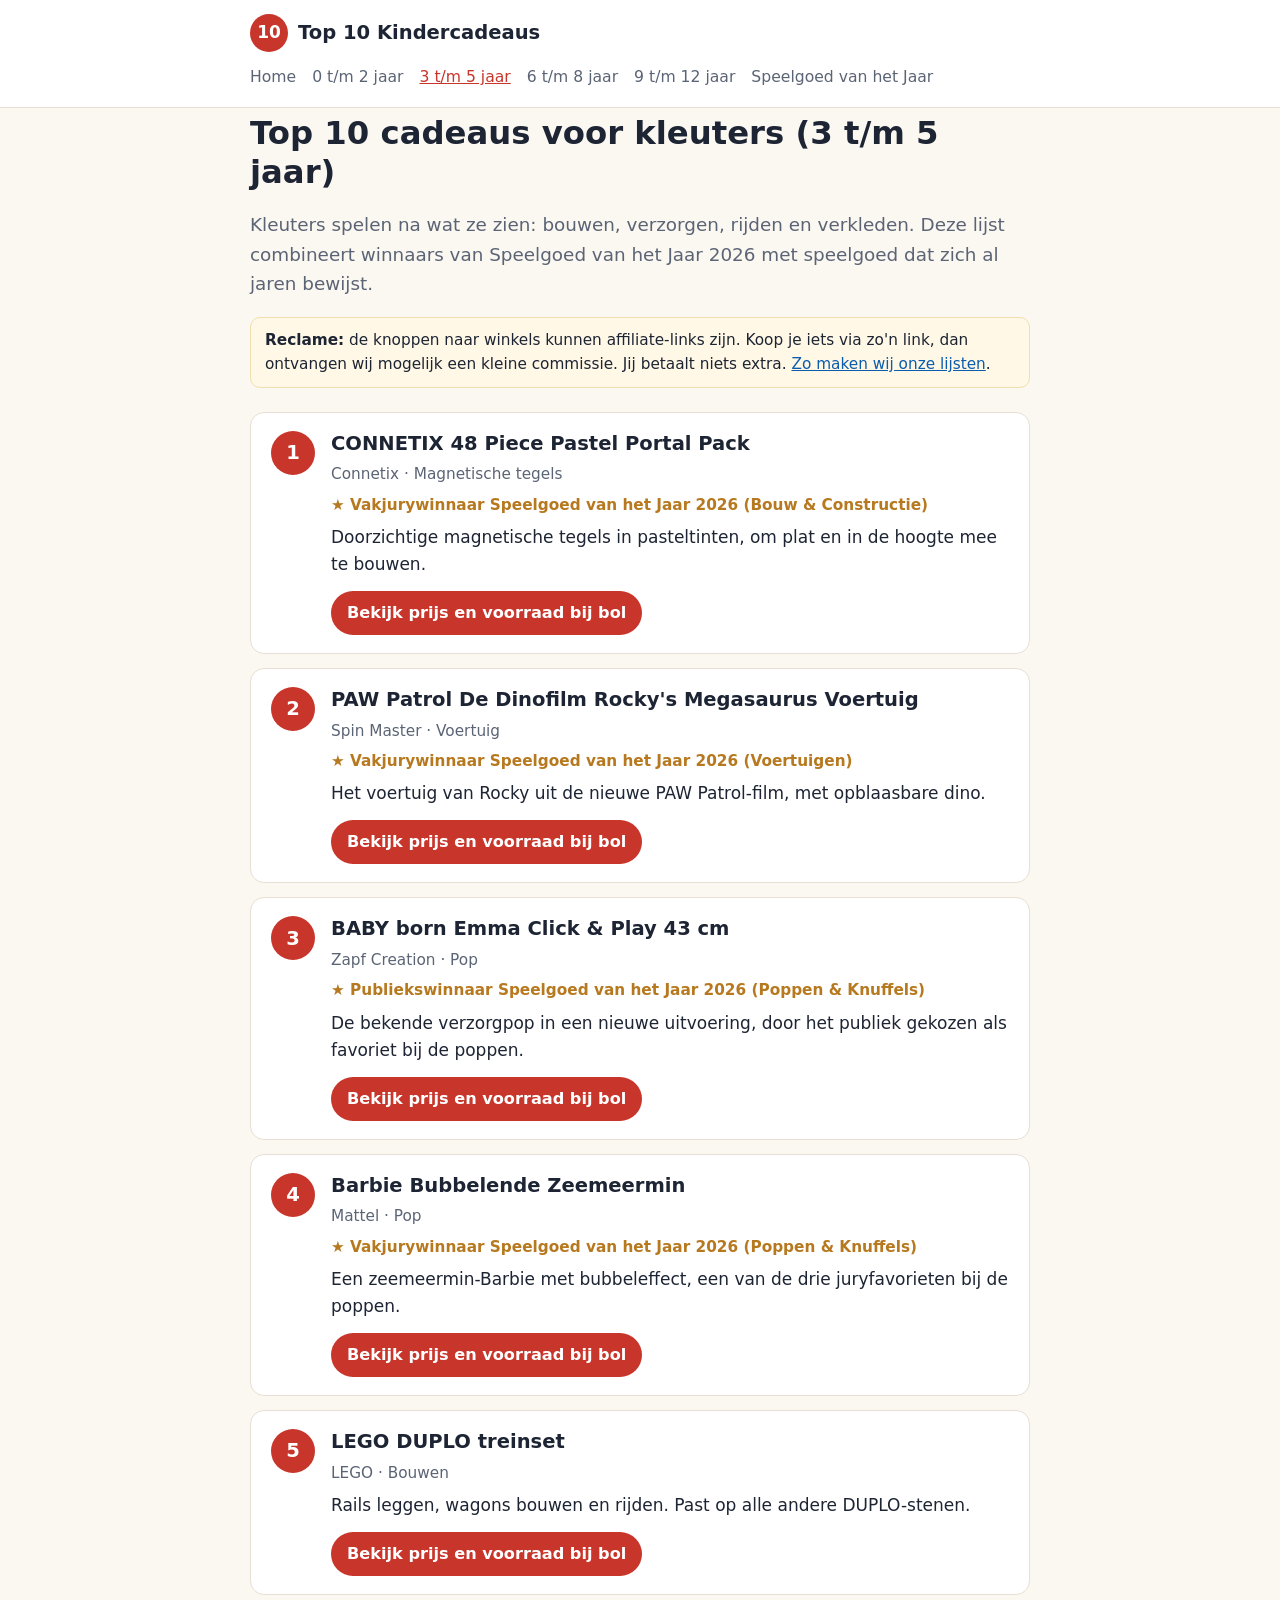
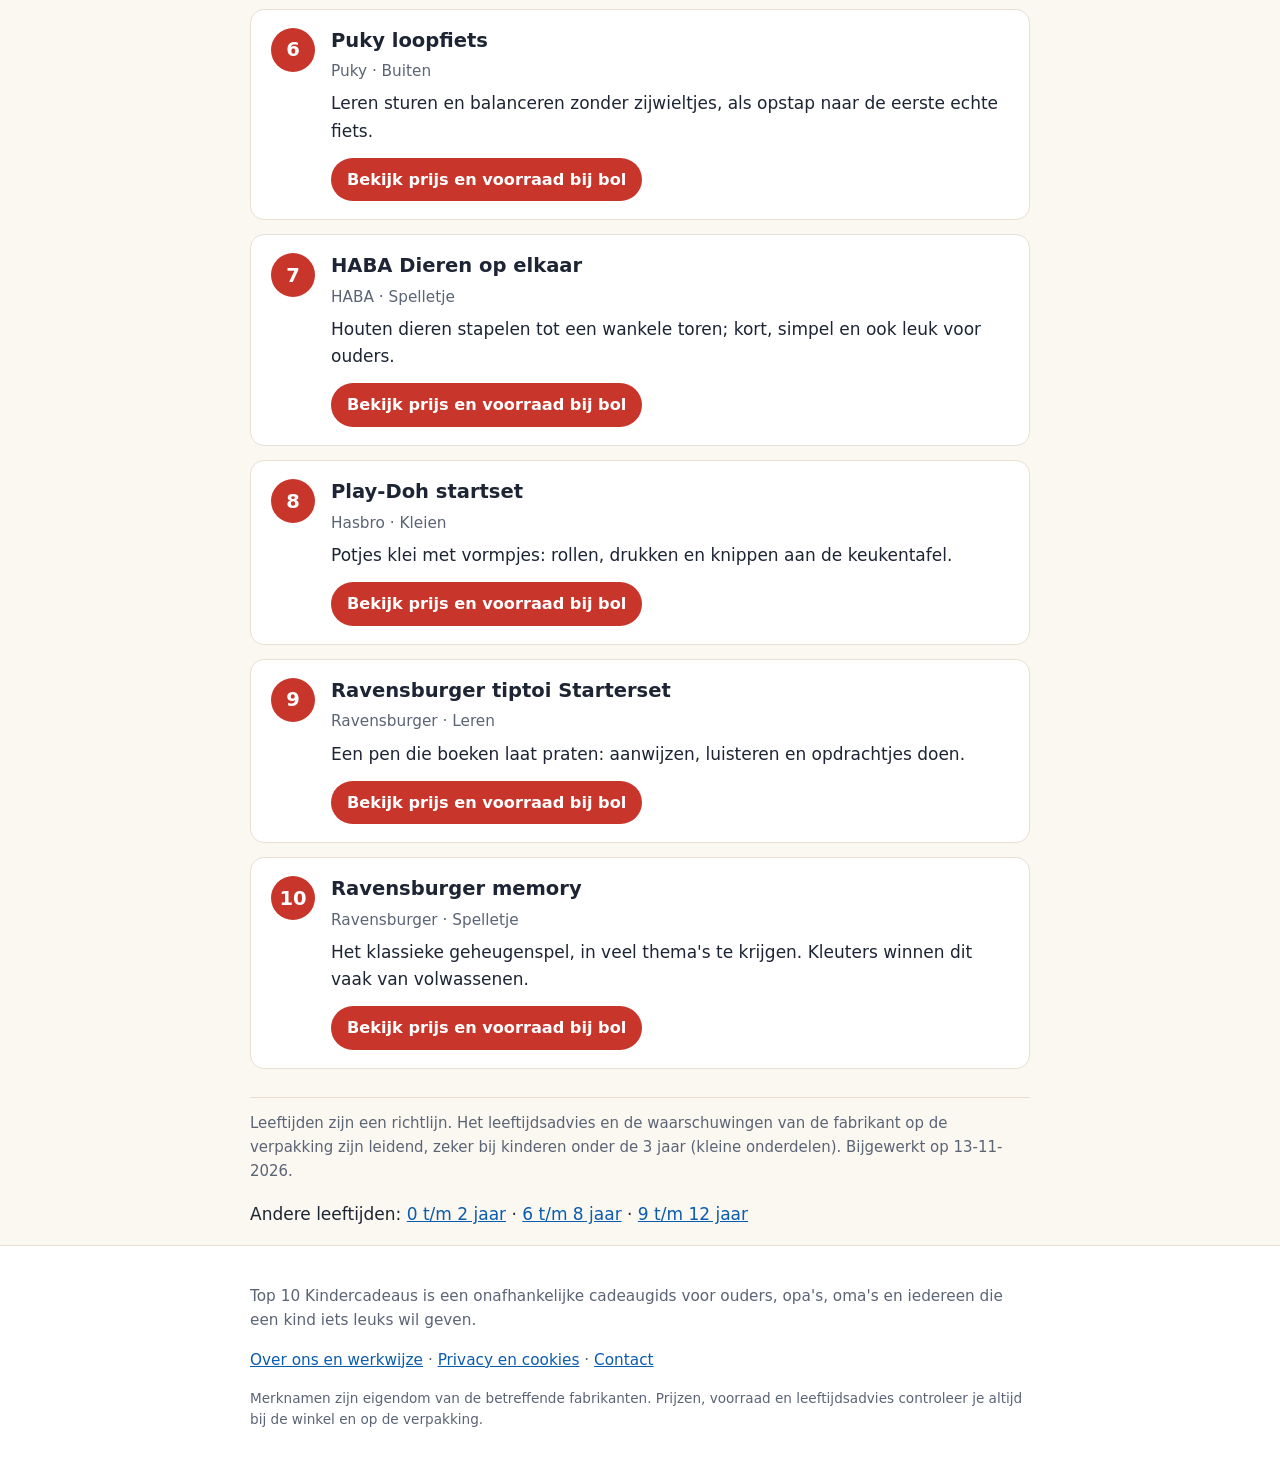
==== docs/3-5-jaar/index.html @ eea0cfdf "Eerste versie top10kindercadeaus.nl Statische site met vier top 10-lijsten per leeftijd, overzicht S" ====
<!DOCTYPE html>
<html lang="nl">
<head>
<meta charset="utf-8">
<meta name="viewport" content="width=device-width, initial-scale=1">
<title>Top 10 cadeaus voor kleuters (3 t/m 5 jaar) | 2026</title>
<meta name="description" content="De 10 leukste cadeaus voor kinderen van 3 t/m 5 jaar in 2026, met winnaars van Speelgoed van het Jaar en bewezen klassiekers.">
<meta name="robots" content="noindex">
<link rel="canonical" href="https://top10kindercadeaus.nl/3-5-jaar/">
<meta property="og:title" content="Top 10 cadeaus voor kleuters (3 t/m 5 jaar) | 2026">
<meta property="og:description" content="De 10 leukste cadeaus voor kinderen van 3 t/m 5 jaar in 2026, met winnaars van Speelgoed van het Jaar en bewezen klassiekers.">
<meta property="og:type" content="website">
<meta property="og:url" content="https://top10kindercadeaus.nl/3-5-jaar/">
<link rel="stylesheet" href="/style.css">
<script type="application/ld+json">{"@context": "https://schema.org", "@type": "ItemList", "name": "Top 10 cadeaus voor kleuters (3 t/m 5 jaar)", "itemListElement": [{"@type": "ListItem", "position": 1, "name": "CONNETIX 48 Piece Pastel Portal Pack"}, {"@type": "ListItem", "position": 2, "name": "PAW Patrol De Dinofilm Rocky's Megasaurus Voertuig"}, {"@type": "ListItem", "position": 3, "name": "BABY born Emma Click & Play 43 cm"}, {"@type": "ListItem", "position": 4, "name": "Barbie Bubbelende Zeemeermin"}, {"@type": "ListItem", "position": 5, "name": "LEGO DUPLO treinset"}, {"@type": "ListItem", "position": 6, "name": "Puky loopfiets"}, {"@type": "ListItem", "position": 7, "name": "HABA Dieren op elkaar"}, {"@type": "ListItem", "position": 8, "name": "Play-Doh startset"}, {"@type": "ListItem", "position": 9, "name": "Ravensburger tiptoi Starterset"}, {"@type": "ListItem", "position": 10, "name": "Ravensburger memory"}]}</script>
</head>
<body>
<header class="site"><div class="wrap">
<a class="brand" href="/"><span class="ten">10</span> Top 10 Kindercadeaus</a>
<nav aria-label="Hoofdmenu"><a href="/">Home</a><a href="/0-2-jaar/">0 t/m 2 jaar</a><a href="/3-5-jaar/" aria-current=page>3 t/m 5 jaar</a><a href="/6-8-jaar/">6 t/m 8 jaar</a><a href="/9-12-jaar/">9 t/m 12 jaar</a><a href="/speelgoed-van-het-jaar-2026/">Speelgoed van het Jaar</a></nav>
</div></header>
<main class="wrap">
<h1>Top 10 cadeaus voor kleuters (3 t/m 5 jaar)</h1>
<p class="lead">Kleuters spelen na wat ze zien: bouwen, verzorgen, rijden en verkleden. Deze lijst combineert winnaars van Speelgoed van het Jaar 2026 met speelgoed dat zich al jaren bewijst.</p>
<p class="disclosure"><strong>Reclame:</strong> de knoppen naar winkels kunnen affiliate-links zijn. Koop je iets via zo'n link, dan ontvangen wij mogelijk een kleine commissie. Jij betaalt niets extra. <a href="/over-ons/">Zo maken wij onze lijsten</a>.</p>
<ol class="list"><li class="item"><span class="rank">1</span><div>
<h2>CONNETIX 48 Piece Pastel Portal Pack</h2>
<p class="meta">Connetix · Magnetische tegels</p><p class="award">★ Vakjurywinnaar Speelgoed van het Jaar 2026 (Bouw &amp; Constructie)</p>
<p>Doorzichtige magnetische tegels in pasteltinten, om plat en in de hoogte mee te bouwen.</p>
<a class="btn" href="https://www.bol.com/nl/nl/s/?searchtext=CONNETIX+48+Piece+Pastel+Portal+Pack" rel="nofollow noopener" target="_blank">Bekijk prijs en voorraad bij bol</a>
</div></li><li class="item"><span class="rank">2</span><div>
<h2>PAW Patrol De Dinofilm Rocky&#x27;s Megasaurus Voertuig</h2>
<p class="meta">Spin Master · Voertuig</p><p class="award">★ Vakjurywinnaar Speelgoed van het Jaar 2026 (Voertuigen)</p>
<p>Het voertuig van Rocky uit de nieuwe PAW Patrol-film, met opblaasbare dino.</p>
<a class="btn" href="https://www.bol.com/nl/nl/s/?searchtext=PAW+Patrol+De+Dinofilm+Rocky%27s+Megasaurus+Voertuig" rel="nofollow noopener" target="_blank">Bekijk prijs en voorraad bij bol</a>
</div></li><li class="item"><span class="rank">3</span><div>
<h2>BABY born Emma Click &amp; Play 43 cm</h2>
<p class="meta">Zapf Creation · Pop</p><p class="award">★ Publiekswinnaar Speelgoed van het Jaar 2026 (Poppen &amp; Knuffels)</p>
<p>De bekende verzorgpop in een nieuwe uitvoering, door het publiek gekozen als favoriet bij de poppen.</p>
<a class="btn" href="https://www.bol.com/nl/nl/s/?searchtext=BABY+born+Emma+Click+%26+Play+43+cm" rel="nofollow noopener" target="_blank">Bekijk prijs en voorraad bij bol</a>
</div></li><li class="item"><span class="rank">4</span><div>
<h2>Barbie Bubbelende Zeemeermin</h2>
<p class="meta">Mattel · Pop</p><p class="award">★ Vakjurywinnaar Speelgoed van het Jaar 2026 (Poppen &amp; Knuffels)</p>
<p>Een zeemeermin-Barbie met bubbeleffect, een van de drie juryfavorieten bij de poppen.</p>
<a class="btn" href="https://www.bol.com/nl/nl/s/?searchtext=Barbie+Bubbelende+Zeemeermin" rel="nofollow noopener" target="_blank">Bekijk prijs en voorraad bij bol</a>
</div></li><li class="item"><span class="rank">5</span><div>
<h2>LEGO DUPLO treinset</h2>
<p class="meta">LEGO · Bouwen</p>
<p>Rails leggen, wagons bouwen en rijden. Past op alle andere DUPLO-stenen.</p>
<a class="btn" href="https://www.bol.com/nl/nl/s/?searchtext=LEGO+DUPLO+treinset" rel="nofollow noopener" target="_blank">Bekijk prijs en voorraad bij bol</a>
</div></li><li class="item"><span class="rank">6</span><div>
<h2>Puky loopfiets</h2>
<p class="meta">Puky · Buiten</p>
<p>Leren sturen en balanceren zonder zijwieltjes, als opstap naar de eerste echte fiets.</p>
<a class="btn" href="https://www.bol.com/nl/nl/s/?searchtext=Puky+loopfiets" rel="nofollow noopener" target="_blank">Bekijk prijs en voorraad bij bol</a>
</div></li><li class="item"><span class="rank">7</span><div>
<h2>HABA Dieren op elkaar</h2>
<p class="meta">HABA · Spelletje</p>
<p>Houten dieren stapelen tot een wankele toren; kort, simpel en ook leuk voor ouders.</p>
<a class="btn" href="https://www.bol.com/nl/nl/s/?searchtext=HABA+Dieren+op+elkaar" rel="nofollow noopener" target="_blank">Bekijk prijs en voorraad bij bol</a>
</div></li><li class="item"><span class="rank">8</span><div>
<h2>Play-Doh startset</h2>
<p class="meta">Hasbro · Kleien</p>
<p>Potjes klei met vormpjes: rollen, drukken en knippen aan de keukentafel.</p>
<a class="btn" href="https://www.bol.com/nl/nl/s/?searchtext=Play-Doh+startset" rel="nofollow noopener" target="_blank">Bekijk prijs en voorraad bij bol</a>
</div></li><li class="item"><span class="rank">9</span><div>
<h2>Ravensburger tiptoi Starterset</h2>
<p class="meta">Ravensburger · Leren</p>
<p>Een pen die boeken laat praten: aanwijzen, luisteren en opdrachtjes doen.</p>
<a class="btn" href="https://www.bol.com/nl/nl/s/?searchtext=Ravensburger+tiptoi+Starterset" rel="nofollow noopener" target="_blank">Bekijk prijs en voorraad bij bol</a>
</div></li><li class="item"><span class="rank">10</span><div>
<h2>Ravensburger memory</h2>
<p class="meta">Ravensburger · Spelletje</p>
<p>Het klassieke geheugenspel, in veel thema&#x27;s te krijgen. Kleuters winnen dit vaak van volwassenen.</p>
<a class="btn" href="https://www.bol.com/nl/nl/s/?searchtext=Ravensburger+memory" rel="nofollow noopener" target="_blank">Bekijk prijs en voorraad bij bol</a>
</div></li></ol>
<p class="note">Leeftijden zijn een richtlijn. Het leeftijdsadvies en de waarschuwingen van de fabrikant op de verpakking zijn leidend, zeker bij kinderen onder de 3 jaar (kleine onderdelen). Bijgewerkt op 13-11-2026.</p>
<p>Andere leeftijden: <a href="/0-2-jaar/">0 t/m 2 jaar</a> · <a href="/6-8-jaar/">6 t/m 8 jaar</a> · <a href="/9-12-jaar/">9 t/m 12 jaar</a></p>
</main>
<footer class="site"><div class="wrap">
<p>Top 10 Kindercadeaus is een onafhankelijke cadeaugids voor ouders, opa's, oma's en iedereen die een kind iets leuks wil geven.</p>
<p><a href="/over-ons/">Over ons en werkwijze</a> · <a href="/privacy/">Privacy en cookies</a> · <a href="/contact/">Contact</a></p>
<p class="small">Merknamen zijn eigendom van de betreffende fabrikanten. Prijzen, voorraad en leeftijdsadvies controleer je altijd bij de winkel en op de verpakking.</p>
</div></footer>
</body>
</html>
---- style.css ----
:root{--ink:#1d2433;--muted:#5b6475;--bg:#fbf7f1;--card:#fff;--line:#e7dfd3;--accent:#c8352b;--accent-dark:#9f2620;--gold:#b7791f;--blue:#0b5cad}
*{box-sizing:border-box}
html{font-size:17px}
body{margin:0;font-family:system-ui,-apple-system,"Segoe UI",Roboto,Arial,sans-serif;color:var(--ink);background:var(--bg);line-height:1.6}
.wrap{max-width:820px;margin:0 auto;padding:0 20px}
a{color:var(--blue)}
header.site{background:var(--card);border-bottom:1px solid var(--line)}
header.site .wrap{display:flex;flex-wrap:wrap;gap:8px 24px;align-items:center;padding-top:14px;padding-bottom:14px}
.brand{font-weight:800;font-size:1.15rem;color:var(--ink);text-decoration:none;display:flex;align-items:center;gap:10px}
.ten{background:var(--accent);color:#fff;border-radius:50%;width:38px;height:38px;display:inline-flex;align-items:center;justify-content:center;font-size:1rem}
nav{display:flex;flex-wrap:wrap;gap:4px 16px;font-size:.92rem}
nav a{color:var(--muted);text-decoration:none;padding:4px 0}
nav a:hover,nav a[aria-current]{color:var(--accent);text-decoration:underline}
main{padding-top:28px;padding-bottom:48px}
h1{font-size:1.9rem;line-height:1.2;margin:.2em 0 .5em}
h2{font-size:1.25rem;line-height:1.3;margin:1.6em 0 .4em}
.hero{padding:16px 0 8px}
.hero p,.lead{font-size:1.08rem;color:var(--muted)}
.cards{display:grid;grid-template-columns:repeat(auto-fit,minmax(180px,1fr));gap:14px;margin:20px 0 32px}
.card{background:var(--card);border:1px solid var(--line);border-radius:14px;padding:20px;text-decoration:none;color:var(--blue);display:flex;flex-direction:column;gap:6px;transition:transform .15s,box-shadow .15s}
.card:hover{transform:translateY(-2px);box-shadow:0 6px 18px rgba(0,0,0,.08)}
.card .age{font-size:1.3rem;font-weight:800;color:var(--ink)}
.disclosure{background:#fff8e6;border:1px solid #f0dfae;border-radius:10px;padding:10px 14px;font-size:.9rem;margin:18px 0}
ol.list{list-style:none;padding:0;margin:24px 0}
.item{background:var(--card);border:1px solid var(--line);border-radius:14px;padding:18px 20px;margin-bottom:14px;display:flex;gap:16px}
.item h2{margin:0;font-size:1.15rem}
.item p{margin:.4em 0}
.rank{flex:0 0 44px;height:44px;border-radius:50%;background:var(--accent);color:#fff;font-weight:800;font-size:1.15rem;display:flex;align-items:center;justify-content:center}
.meta{color:var(--muted);font-size:.9rem}
.award{color:var(--gold);font-weight:600;font-size:.9rem}
.btn{display:inline-block;margin-top:6px;background:var(--accent);color:#fff;text-decoration:none;font-weight:600;padding:9px 16px;border-radius:999px;font-size:.95rem}
.btn:hover{background:var(--accent-dark)}
.note{color:var(--muted);font-size:.88rem;border-top:1px solid var(--line);padding-top:14px;margin-top:28px}
ul.awards{padding-left:1.2em}
.pub{background:var(--gold);color:#fff;border-radius:999px;padding:1px 9px;font-size:.75rem;font-weight:600;white-space:nowrap}
footer.site{border-top:1px solid var(--line);background:var(--card);color:var(--muted);font-size:.9rem;padding:22px 0}
.small{font-size:.8rem}
@media(max-width:520px){h1{font-size:1.5rem}.item{padding:14px}.rank{flex-basis:36px;height:36px;font-size:1rem}}
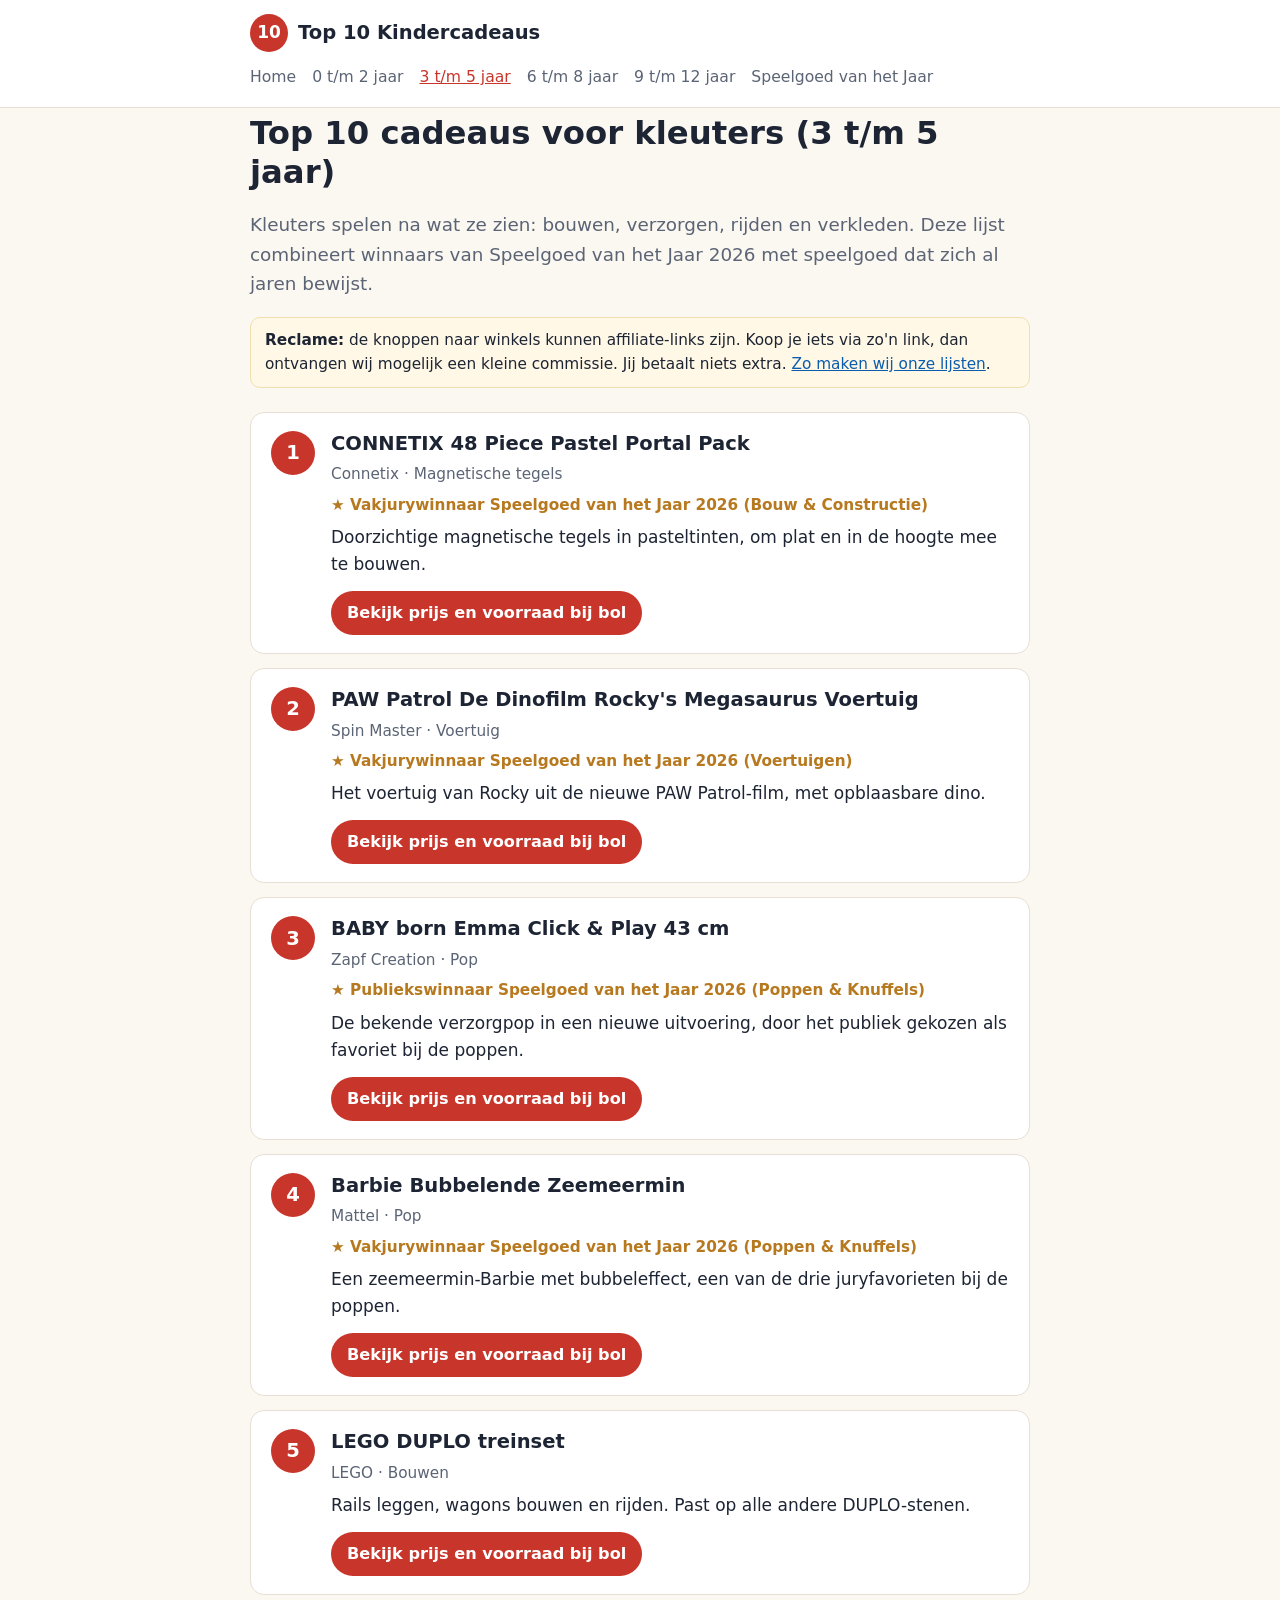
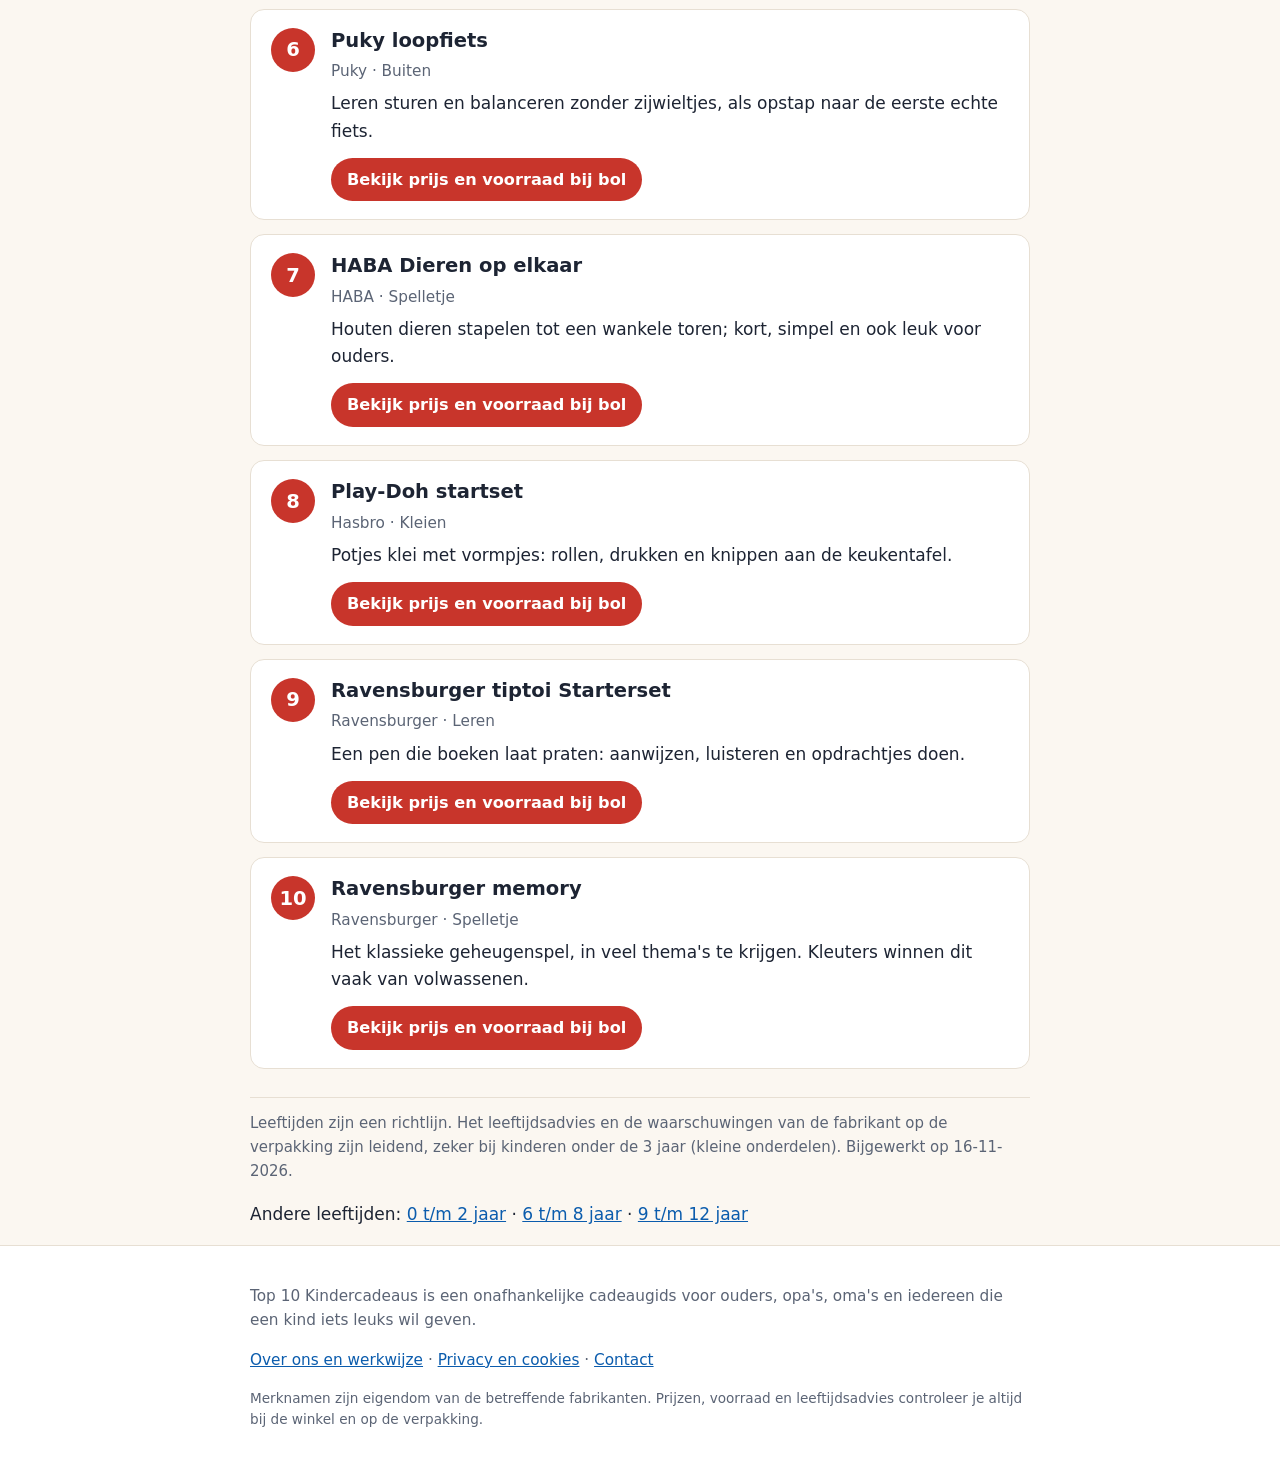
==== commit 1157afa6: "Instructies voor AI-assistenten toegevoegd (CLAUDE.md) Co-Authored-By: Claude Fable 5.2 <noreply@ant" ====
--- a/docs/3-5-jaar/index.html
+++ b/docs/3-5-jaar/index.html
@@ -74,7 +74,7 @@
 <p>Het klassieke geheugenspel, in veel thema&#x27;s te krijgen. Kleuters winnen dit vaak van volwassenen.</p>
 <a class="btn" href="https://www.bol.com/nl/nl/s/?searchtext=Ravensburger+memory" rel="nofollow noopener" target="_blank">Bekijk prijs en voorraad bij bol</a>
 </div></li></ol>
-<p class="note">Leeftijden zijn een richtlijn. Het leeftijdsadvies en de waarschuwingen van de fabrikant op de verpakking zijn leidend, zeker bij kinderen onder de 3 jaar (kleine onderdelen). Bijgewerkt op 13-11-2026.</p>
+<p class="note">Leeftijden zijn een richtlijn. Het leeftijdsadvies en de waarschuwingen van de fabrikant op de verpakking zijn leidend, zeker bij kinderen onder de 3 jaar (kleine onderdelen). Bijgewerkt op 16-11-2026.</p>
 <p>Andere leeftijden: <a href="/0-2-jaar/">0 t/m 2 jaar</a> · <a href="/6-8-jaar/">6 t/m 8 jaar</a> · <a href="/9-12-jaar/">9 t/m 12 jaar</a></p>
 </main>
 <footer class="site"><div class="wrap">
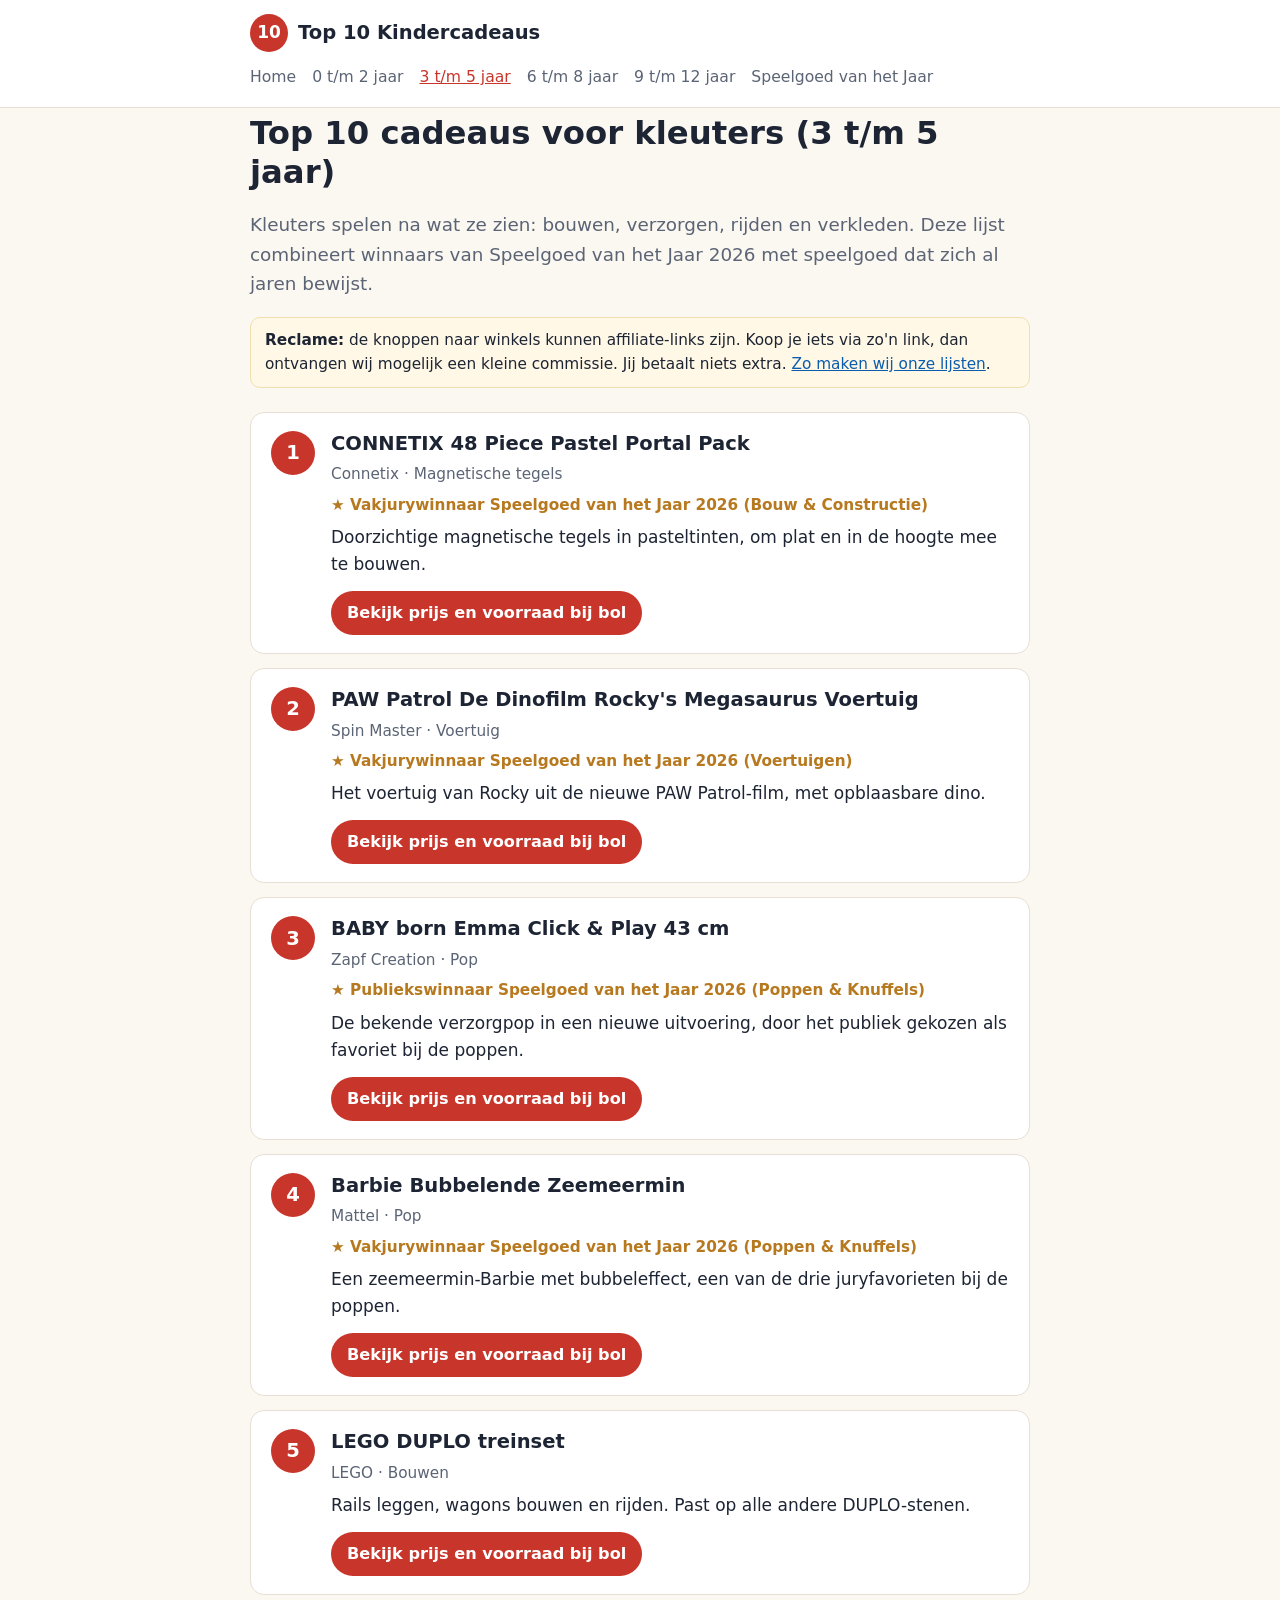
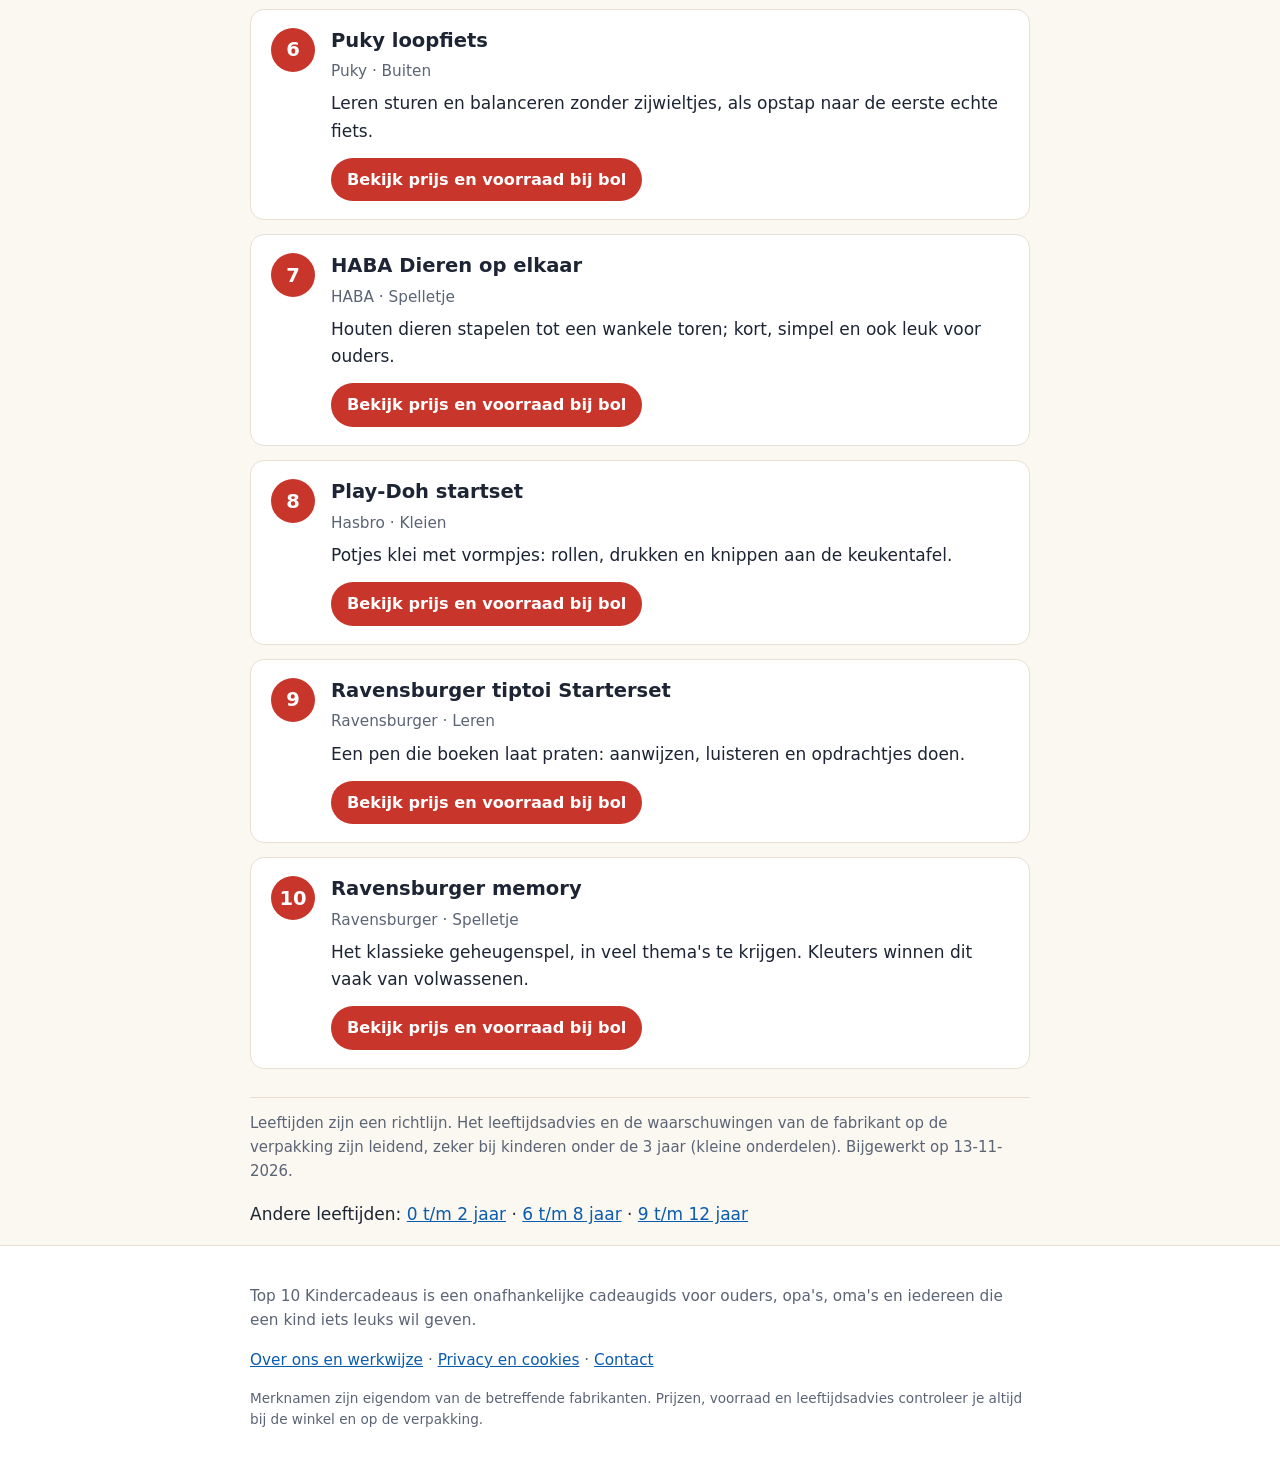
==== commit 856e7b81: "Bijgewerkt-datum volgt de inhoud, niet de bouwdatum Co-Authored-By: Claude Fable 5.2 <noreply@anthro" ====
--- a/docs/3-5-jaar/index.html
+++ b/docs/3-5-jaar/index.html
@@ -74,7 +74,7 @@
 <p>Het klassieke geheugenspel, in veel thema&#x27;s te krijgen. Kleuters winnen dit vaak van volwassenen.</p>
 <a class="btn" href="https://www.bol.com/nl/nl/s/?searchtext=Ravensburger+memory" rel="nofollow noopener" target="_blank">Bekijk prijs en voorraad bij bol</a>
 </div></li></ol>
-<p class="note">Leeftijden zijn een richtlijn. Het leeftijdsadvies en de waarschuwingen van de fabrikant op de verpakking zijn leidend, zeker bij kinderen onder de 3 jaar (kleine onderdelen). Bijgewerkt op 16-11-2026.</p>
+<p class="note">Leeftijden zijn een richtlijn. Het leeftijdsadvies en de waarschuwingen van de fabrikant op de verpakking zijn leidend, zeker bij kinderen onder de 3 jaar (kleine onderdelen). Bijgewerkt op 13-11-2026.</p>
 <p>Andere leeftijden: <a href="/0-2-jaar/">0 t/m 2 jaar</a> · <a href="/6-8-jaar/">6 t/m 8 jaar</a> · <a href="/9-12-jaar/">9 t/m 12 jaar</a></p>
 </main>
 <footer class="site"><div class="wrap">
